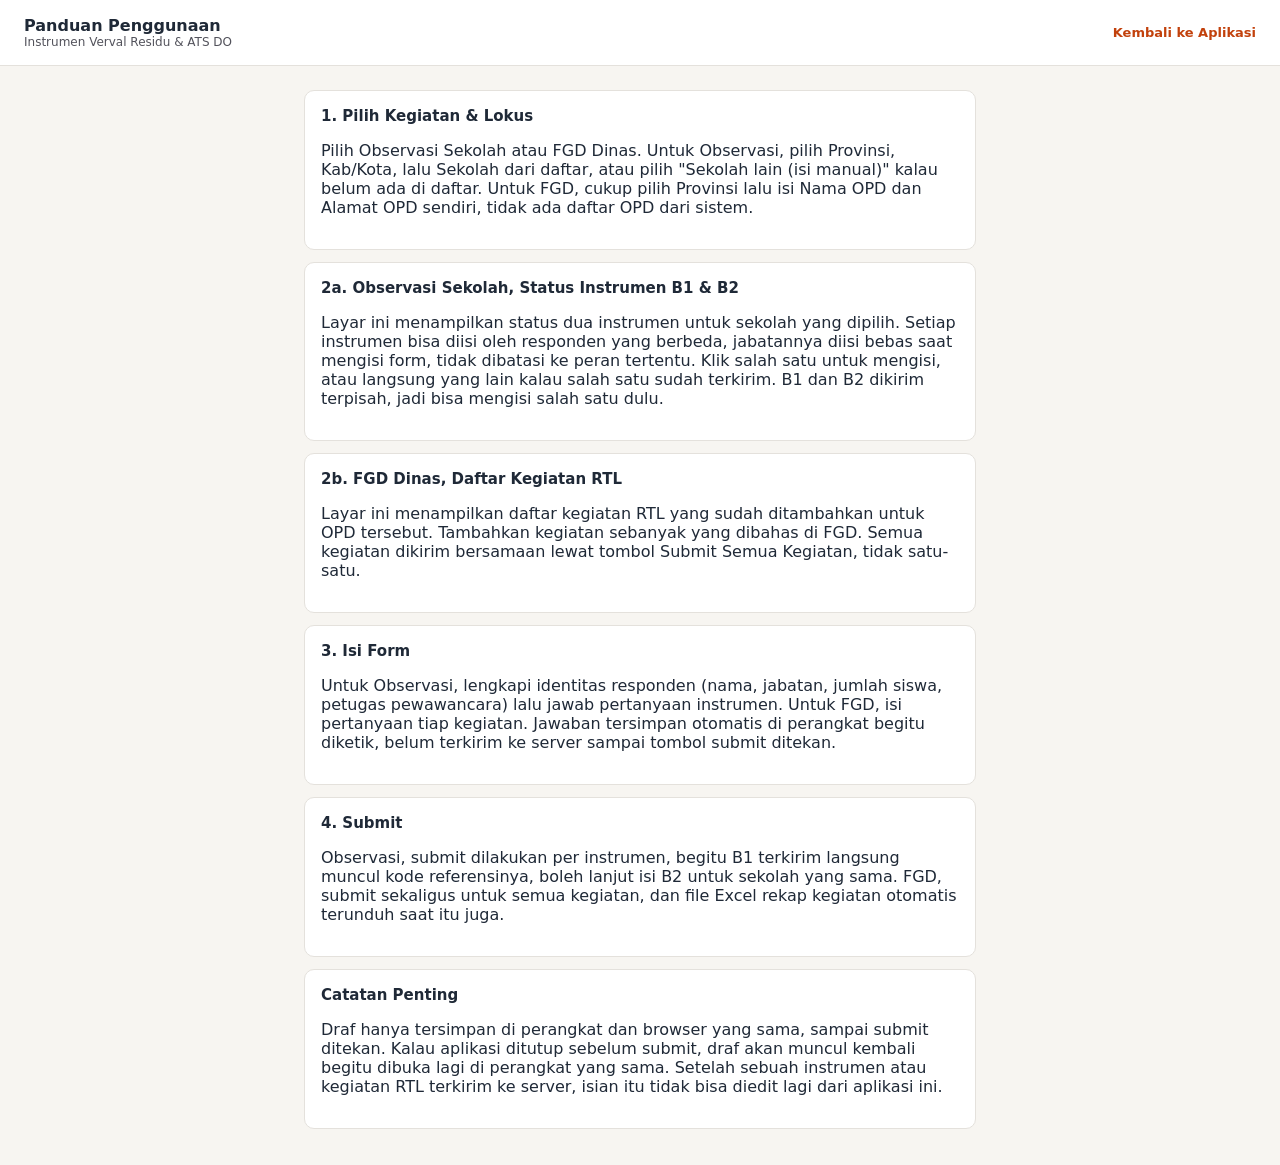
==== panduan.html @ d44881da "Add files via upload" ====
<!doctype html>
<html lang="id">
<head>
<meta charset="utf-8">
<meta name="viewport" content="width=device-width, initial-scale=1">
<title>Panduan Penggunaan</title>
<link rel="stylesheet" href="css/variables.css">
<link rel="stylesheet" href="css/base.css">
</head>
<body>
<div id="app">
  <header class="app-header">
    <div>
      <div class="app-title">Panduan Penggunaan</div>
      <div class="app-sub">Instrumen Verval Residu &amp; ATS DO</div>
    </div>
    <a class="link-panduan" href="index.html">Kembali ke Aplikasi</a>
  </header>
  <div class="screen">
    <div class="card">
      <div class="section-title">1. Pilih Kegiatan &amp; Lokus</div>
      <p>Pilih Observasi Sekolah atau FGD Dinas. Untuk Observasi, pilih Provinsi, Kab/Kota, lalu Sekolah dari daftar, atau pilih "Sekolah lain (isi manual)" kalau belum ada di daftar. Untuk FGD, cukup pilih Provinsi lalu isi Nama OPD dan Alamat OPD sendiri, tidak ada daftar OPD dari sistem.</p>
    </div>
    <div class="card">
      <div class="section-title">2a. Observasi Sekolah, Status Instrumen B1 &amp; B2</div>
      <p>Layar ini menampilkan status dua instrumen untuk sekolah yang dipilih. Setiap instrumen bisa diisi oleh responden yang berbeda, jabatannya diisi bebas saat mengisi form, tidak dibatasi ke peran tertentu. Klik salah satu untuk mengisi, atau langsung yang lain kalau salah satu sudah terkirim. B1 dan B2 dikirim terpisah, jadi bisa mengisi salah satu dulu.</p>
    </div>
    <div class="card">
      <div class="section-title">2b. FGD Dinas, Daftar Kegiatan RTL</div>
      <p>Layar ini menampilkan daftar kegiatan RTL yang sudah ditambahkan untuk OPD tersebut. Tambahkan kegiatan sebanyak yang dibahas di FGD. Semua kegiatan dikirim bersamaan lewat tombol Submit Semua Kegiatan, tidak satu-satu.</p>
    </div>
    <div class="card">
      <div class="section-title">3. Isi Form</div>
      <p>Untuk Observasi, lengkapi identitas responden (nama, jabatan, jumlah siswa, petugas pewawancara) lalu jawab pertanyaan instrumen. Untuk FGD, isi pertanyaan tiap kegiatan. Jawaban tersimpan otomatis di perangkat begitu diketik, belum terkirim ke server sampai tombol submit ditekan.</p>
    </div>
    <div class="card">
      <div class="section-title">4. Submit</div>
      <p>Observasi, submit dilakukan per instrumen, begitu B1 terkirim langsung muncul kode referensinya, boleh lanjut isi B2 untuk sekolah yang sama. FGD, submit sekaligus untuk semua kegiatan, dan file Excel rekap kegiatan otomatis terunduh saat itu juga.</p>
    </div>
    <div class="card">
      <div class="section-title">Catatan Penting</div>
      <p>Draf hanya tersimpan di perangkat dan browser yang sama, sampai submit ditekan. Kalau aplikasi ditutup sebelum submit, draf akan muncul kembali begitu dibuka lagi di perangkat yang sama. Setelah sebuah instrumen atau kegiatan RTL terkirim ke server, isian itu tidak bisa diedit lagi dari aplikasi ini.</p>
    </div>
  </div>
</div>
</body>
</html>
---- css/variables.css ----
:root {
  /* warna dasar, diturunkan dari Logo Direktorat SMA */
  --color-jingga: #C2410C;
  --color-jingga-soft: #FDE7DA;
  --color-kuning: #F5A623;
  --color-kuning-soft: #FDF0DA;
  --color-abu: #52525B;
  --color-abu-line: #E4E1DC;
  --color-putih: #FFFFFF;
  --bg-page: #F7F5F1;
  --text-dark: #1F2937;

  /* status keterisian, token terpisah dari brand */
  --status-belum-bg: #E5E7EB;
  --status-belum-text: #374151;
  --status-proses-bg: #F5A623;
  --status-proses-text: #1F2937;
  --status-selesai-bg: #166534;
  --status-selesai-text: #FFFFFF;

  /* spacing & radius dasar */
  --radius-sm: 6px;
  --radius-md: 10px;
  --radius-lg: 14px;
  --space-1: 4px;
  --space-2: 8px;
  --space-3: 12px;
  --space-4: 16px;
  --space-5: 24px;
  --space-6: 32px;
  --space-8: 48px;

  --font-base: system-ui, -apple-system, "Segoe UI", sans-serif;
}
---- css/base.css ----
* { box-sizing: border-box; }
html, body { margin: 0; padding: 0; font-family: var(--font-base); background: var(--bg-page); color: var(--text-dark); }
#app { min-height: 100vh; display: flex; flex-direction: column; }

.app-header {
  background: var(--color-putih);
  border-bottom: 1px solid var(--color-abu-line);
  padding: var(--space-4) var(--space-5);
  display: flex;
  align-items: center;
  justify-content: space-between;
}
.app-header .app-title { font-size: 16px; font-weight: 700; color: var(--text-dark); }
.app-header .app-sub { font-size: 12px; color: var(--color-abu); }
.app-header a.link-panduan { font-size: 13px; color: var(--color-jingga); text-decoration: none; font-weight: 600; }

.screen { flex: 1; padding: var(--space-5); max-width: 720px; margin: 0 auto; width: 100%; }

.section-title { font-size: 15px; font-weight: 700; margin: 0 0 var(--space-3) 0; color: var(--text-dark); }
.eyebrow { font-size: 12px; font-weight: 600; letter-spacing: .05em; text-transform: uppercase; color: var(--color-abu); }

.card {
  background: var(--color-putih);
  border: 1px solid var(--color-abu-line);
  border-radius: var(--radius-md);
  padding: var(--space-4);
  margin-bottom: var(--space-3);
}

.field { margin-bottom: var(--space-4); }
.field label { display: block; font-size: 13px; font-weight: 600; margin-bottom: var(--space-2); color: var(--text-dark); }
.field input, .field select, .field textarea {
  width: 100%; padding: var(--space-3); border: 1px solid var(--color-abu-line); border-radius: var(--radius-sm);
  font-size: 14px; font-family: var(--font-base); color: var(--text-dark); background: var(--color-putih);
}
.field textarea { min-height: 90px; resize: vertical; }

.btn { display: inline-flex; align-items: center; justify-content: center; gap: var(--space-2); padding: 12px 22px; border-radius: var(--radius-sm); font-size: 14px; font-weight: 600; cursor: pointer; border: none; }
.btn-primary { background: var(--color-jingga); color: var(--color-putih); }
.btn-primary:disabled { background: var(--color-abu-line); color: var(--color-abu); cursor: not-allowed; }
.btn-outline { background: transparent; border: 2px solid var(--color-jingga); color: var(--color-jingga); }
.btn-ghost { background: transparent; color: var(--color-abu); border: none; }
.btn-row { display: flex; gap: var(--space-3); margin-top: var(--space-5); }

.badge { display: inline-flex; align-items: center; padding: 4px 12px; border-radius: 999px; font-size: 12px; font-weight: 700; }
.badge-belum { background: var(--status-belum-bg); color: var(--status-belum-text); }
.badge-proses { background: var(--status-proses-bg); color: var(--status-proses-text); }
.badge-selesai { background: var(--status-selesai-bg); color: var(--status-selesai-text); }

.progress-wrap { margin: var(--space-4) 0; }
.progress-track { background: var(--color-abu-line); height: 8px; border-radius: 999px; overflow: hidden; }
.progress-fill { background: var(--color-jingga); height: 100%; transition: width .2s ease; }
.progress-label { font-size: 12px; color: var(--color-abu); margin-top: var(--space-2); }

.list-row { display: flex; align-items: center; justify-content: space-between; padding: var(--space-3) 0; border-bottom: 1px solid var(--color-abu-line); cursor: pointer; }
.list-row:last-child { border-bottom: none; }
.list-row .list-row-title { font-size: 14px; font-weight: 600; }
.list-row .list-row-sub { font-size: 12px; color: var(--color-abu); }

.empty-hint { font-size: 13px; color: var(--color-abu); padding: var(--space-4) 0; }
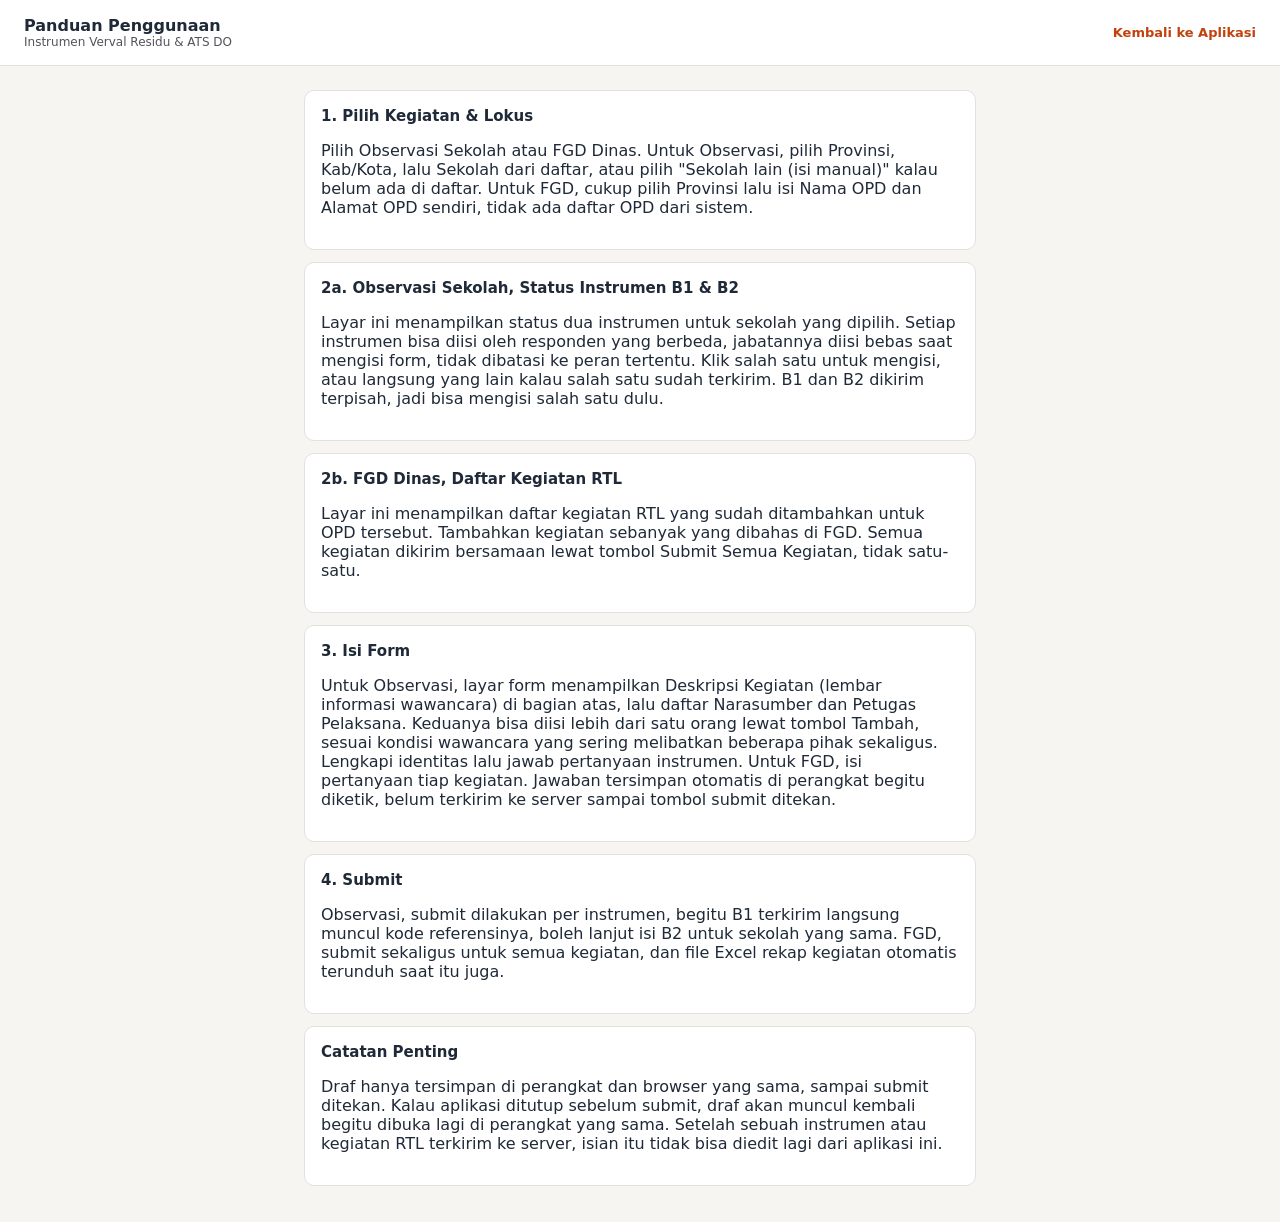
==== commit e5fa2602: "Add files via upload" ====
--- a/panduan.html
+++ b/panduan.html
@@ -31,7 +31,7 @@
     </div>
     <div class="card">
       <div class="section-title">3. Isi Form</div>
-      <p>Untuk Observasi, lengkapi identitas responden (nama, jabatan, jumlah siswa, petugas pewawancara) lalu jawab pertanyaan instrumen. Untuk FGD, isi pertanyaan tiap kegiatan. Jawaban tersimpan otomatis di perangkat begitu diketik, belum terkirim ke server sampai tombol submit ditekan.</p>
+      <p>Untuk Observasi, layar form menampilkan Deskripsi Kegiatan (lembar informasi wawancara) di bagian atas, lalu daftar Narasumber dan Petugas Pelaksana. Keduanya bisa diisi lebih dari satu orang lewat tombol Tambah, sesuai kondisi wawancara yang sering melibatkan beberapa pihak sekaligus. Lengkapi identitas lalu jawab pertanyaan instrumen. Untuk FGD, isi pertanyaan tiap kegiatan. Jawaban tersimpan otomatis di perangkat begitu diketik, belum terkirim ke server sampai tombol submit ditekan.</p>
     </div>
     <div class="card">
       <div class="section-title">4. Submit</div>
--- a/css/base.css
+++ b/css/base.css
@@ -58,3 +58,16 @@
 .list-row .list-row-sub { font-size: 12px; color: var(--color-abu); }
 
 .empty-hint { font-size: 13px; color: var(--color-abu); padding: var(--space-4) 0; }
+
+.loading-wrap { display: flex; align-items: center; gap: var(--space-3); padding: var(--space-6) 0; color: var(--color-abu); font-size: 13px; }
+.spinner { width: 18px; height: 18px; border-radius: 50%; border: 2px solid var(--color-abu-line); border-top-color: var(--color-jingga); animation: spin .7s linear infinite; flex-shrink: 0; }
+@keyframes spin { to { transform: rotate(360deg); } }
+
+.draft-banner { background: var(--color-jingga-soft); border: 1px solid var(--color-jingga); border-radius: var(--radius-md); padding: var(--space-4); margin-bottom: var(--space-4); display: flex; align-items: center; justify-content: space-between; gap: var(--space-3); flex-wrap: wrap; }
+.draft-banner .draft-banner-text { font-size: 13px; color: var(--text-dark); }
+.instrumen-info { font-size: 12px; color: var(--color-abu); margin-top: 2px; }
+
+.person-row { display: flex; gap: 8px; margin-bottom: 8px; align-items: center; }
+.person-row input { flex: 1; }
+.btn-hapus-row { background: none; border: none; color: var(--color-abu); font-size: 20px; line-height: 1; cursor: pointer; padding: 4px 8px; flex-shrink: 0; }
+.btn-hapus-row:hover { color: var(--color-jingga); }
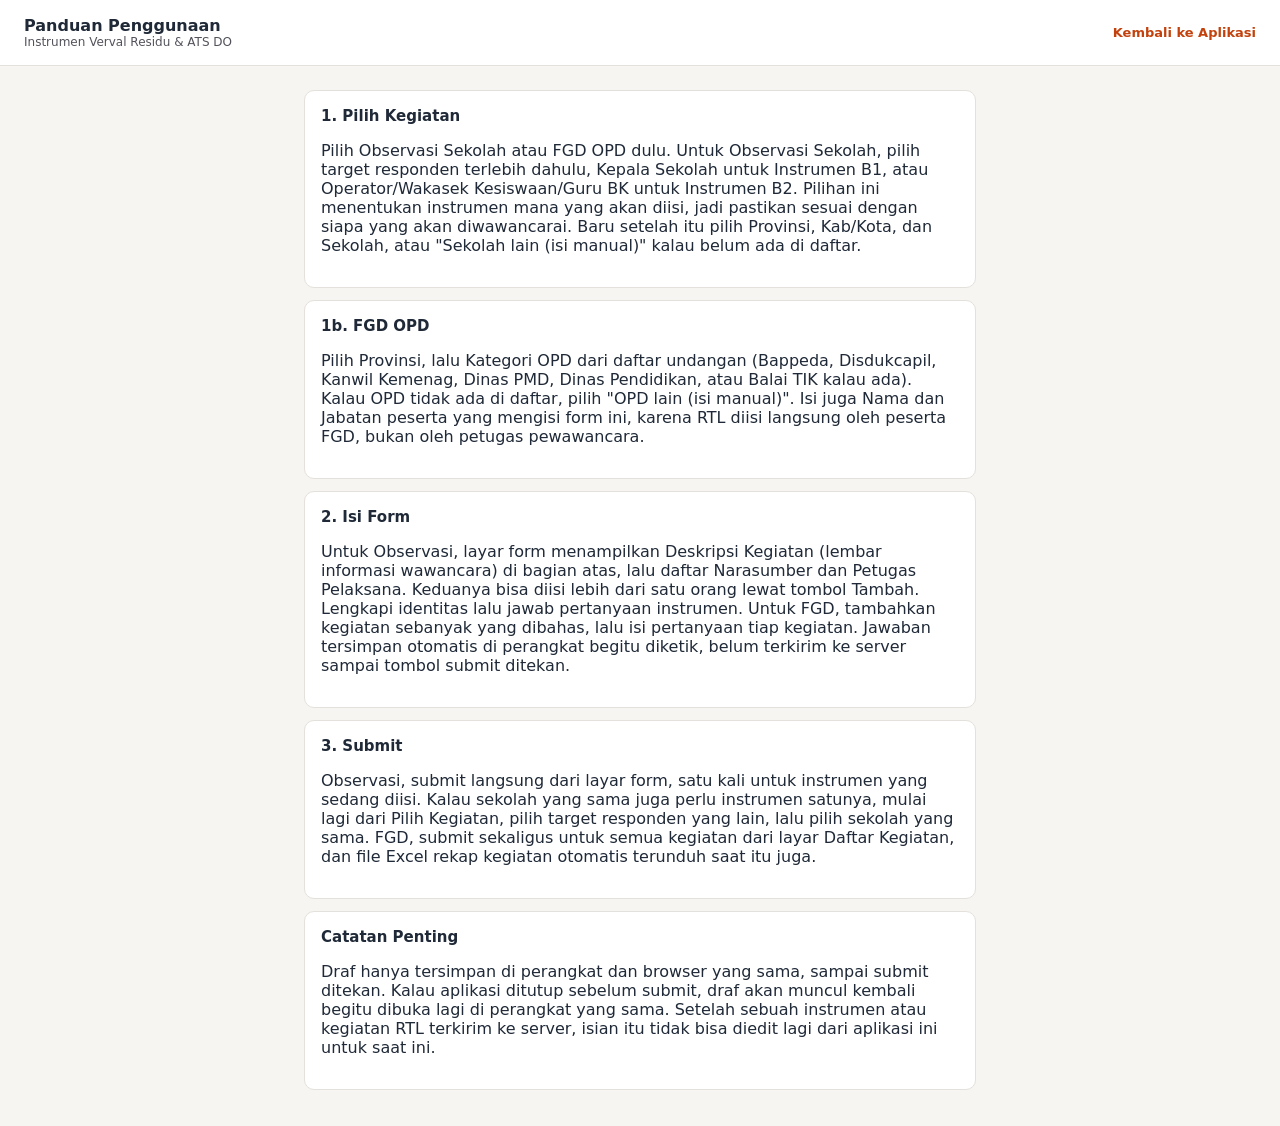
==== commit a6657bf2: "Add files via upload" ====
--- a/panduan.html
+++ b/panduan.html
@@ -18,28 +18,24 @@
   </header>
   <div class="screen">
     <div class="card">
-      <div class="section-title">1. Pilih Kegiatan &amp; Lokus</div>
-      <p>Pilih Observasi Sekolah atau FGD Dinas. Untuk Observasi, pilih Provinsi, Kab/Kota, lalu Sekolah dari daftar, atau pilih "Sekolah lain (isi manual)" kalau belum ada di daftar. Untuk FGD, cukup pilih Provinsi lalu isi Nama OPD dan Alamat OPD sendiri, tidak ada daftar OPD dari sistem.</p>
+      <div class="section-title">1. Pilih Kegiatan</div>
+      <p>Pilih Observasi Sekolah atau FGD OPD dulu. Untuk Observasi Sekolah, pilih target responden terlebih dahulu, Kepala Sekolah untuk Instrumen B1, atau Operator/Wakasek Kesiswaan/Guru BK untuk Instrumen B2. Pilihan ini menentukan instrumen mana yang akan diisi, jadi pastikan sesuai dengan siapa yang akan diwawancarai. Baru setelah itu pilih Provinsi, Kab/Kota, dan Sekolah, atau "Sekolah lain (isi manual)" kalau belum ada di daftar.</p>
     </div>
     <div class="card">
-      <div class="section-title">2a. Observasi Sekolah, Status Instrumen B1 &amp; B2</div>
-      <p>Layar ini menampilkan status dua instrumen untuk sekolah yang dipilih. Setiap instrumen bisa diisi oleh responden yang berbeda, jabatannya diisi bebas saat mengisi form, tidak dibatasi ke peran tertentu. Klik salah satu untuk mengisi, atau langsung yang lain kalau salah satu sudah terkirim. B1 dan B2 dikirim terpisah, jadi bisa mengisi salah satu dulu.</p>
+      <div class="section-title">1b. FGD OPD</div>
+      <p>Pilih Provinsi, lalu Kategori OPD dari daftar undangan (Bappeda, Disdukcapil, Kanwil Kemenag, Dinas PMD, Dinas Pendidikan, atau Balai TIK kalau ada). Kalau OPD tidak ada di daftar, pilih "OPD lain (isi manual)". Isi juga Nama dan Jabatan peserta yang mengisi form ini, karena RTL diisi langsung oleh peserta FGD, bukan oleh petugas pewawancara.</p>
     </div>
     <div class="card">
-      <div class="section-title">2b. FGD Dinas, Daftar Kegiatan RTL</div>
-      <p>Layar ini menampilkan daftar kegiatan RTL yang sudah ditambahkan untuk OPD tersebut. Tambahkan kegiatan sebanyak yang dibahas di FGD. Semua kegiatan dikirim bersamaan lewat tombol Submit Semua Kegiatan, tidak satu-satu.</p>
+      <div class="section-title">2. Isi Form</div>
+      <p>Untuk Observasi, layar form menampilkan Deskripsi Kegiatan (lembar informasi wawancara) di bagian atas, lalu daftar Narasumber dan Petugas Pelaksana. Keduanya bisa diisi lebih dari satu orang lewat tombol Tambah. Lengkapi identitas lalu jawab pertanyaan instrumen. Untuk FGD, tambahkan kegiatan sebanyak yang dibahas, lalu isi pertanyaan tiap kegiatan. Jawaban tersimpan otomatis di perangkat begitu diketik, belum terkirim ke server sampai tombol submit ditekan.</p>
     </div>
     <div class="card">
-      <div class="section-title">3. Isi Form</div>
-      <p>Untuk Observasi, layar form menampilkan Deskripsi Kegiatan (lembar informasi wawancara) di bagian atas, lalu daftar Narasumber dan Petugas Pelaksana. Keduanya bisa diisi lebih dari satu orang lewat tombol Tambah, sesuai kondisi wawancara yang sering melibatkan beberapa pihak sekaligus. Lengkapi identitas lalu jawab pertanyaan instrumen. Untuk FGD, isi pertanyaan tiap kegiatan. Jawaban tersimpan otomatis di perangkat begitu diketik, belum terkirim ke server sampai tombol submit ditekan.</p>
-    </div>
-    <div class="card">
-      <div class="section-title">4. Submit</div>
-      <p>Observasi, submit dilakukan per instrumen, begitu B1 terkirim langsung muncul kode referensinya, boleh lanjut isi B2 untuk sekolah yang sama. FGD, submit sekaligus untuk semua kegiatan, dan file Excel rekap kegiatan otomatis terunduh saat itu juga.</p>
+      <div class="section-title">3. Submit</div>
+      <p>Observasi, submit langsung dari layar form, satu kali untuk instrumen yang sedang diisi. Kalau sekolah yang sama juga perlu instrumen satunya, mulai lagi dari Pilih Kegiatan, pilih target responden yang lain, lalu pilih sekolah yang sama. FGD, submit sekaligus untuk semua kegiatan dari layar Daftar Kegiatan, dan file Excel rekap kegiatan otomatis terunduh saat itu juga.</p>
     </div>
     <div class="card">
       <div class="section-title">Catatan Penting</div>
-      <p>Draf hanya tersimpan di perangkat dan browser yang sama, sampai submit ditekan. Kalau aplikasi ditutup sebelum submit, draf akan muncul kembali begitu dibuka lagi di perangkat yang sama. Setelah sebuah instrumen atau kegiatan RTL terkirim ke server, isian itu tidak bisa diedit lagi dari aplikasi ini.</p>
+      <p>Draf hanya tersimpan di perangkat dan browser yang sama, sampai submit ditekan. Kalau aplikasi ditutup sebelum submit, draf akan muncul kembali begitu dibuka lagi di perangkat yang sama. Setelah sebuah instrumen atau kegiatan RTL terkirim ke server, isian itu tidak bisa diedit lagi dari aplikasi ini untuk saat ini.</p>
     </div>
   </div>
 </div>
--- a/css/base.css
+++ b/css/base.css
@@ -71,3 +71,10 @@
 .person-row input { flex: 1; }
 .btn-hapus-row { background: none; border: none; color: var(--color-abu); font-size: 20px; line-height: 1; cursor: pointer; padding: 4px 8px; flex-shrink: 0; }
 .btn-hapus-row:hover { color: var(--color-jingga); }
+
+.target-options { display: flex; flex-direction: column; gap: 8px; }
+.target-option { display: flex; gap: 10px; align-items: flex-start; border: 1px solid var(--color-abu-line); border-radius: var(--radius-sm); padding: 12px; cursor: pointer; }
+.target-option:has(input:checked) { border-color: var(--color-jingga); background: var(--color-jingga-soft); }
+.target-option input { margin-top: 3px; flex-shrink: 0; }
+.target-option-title { font-size: 14px; font-weight: 600; color: var(--text-dark); }
+.target-option-sub { font-size: 12px; color: var(--color-abu); margin-top: 2px; }
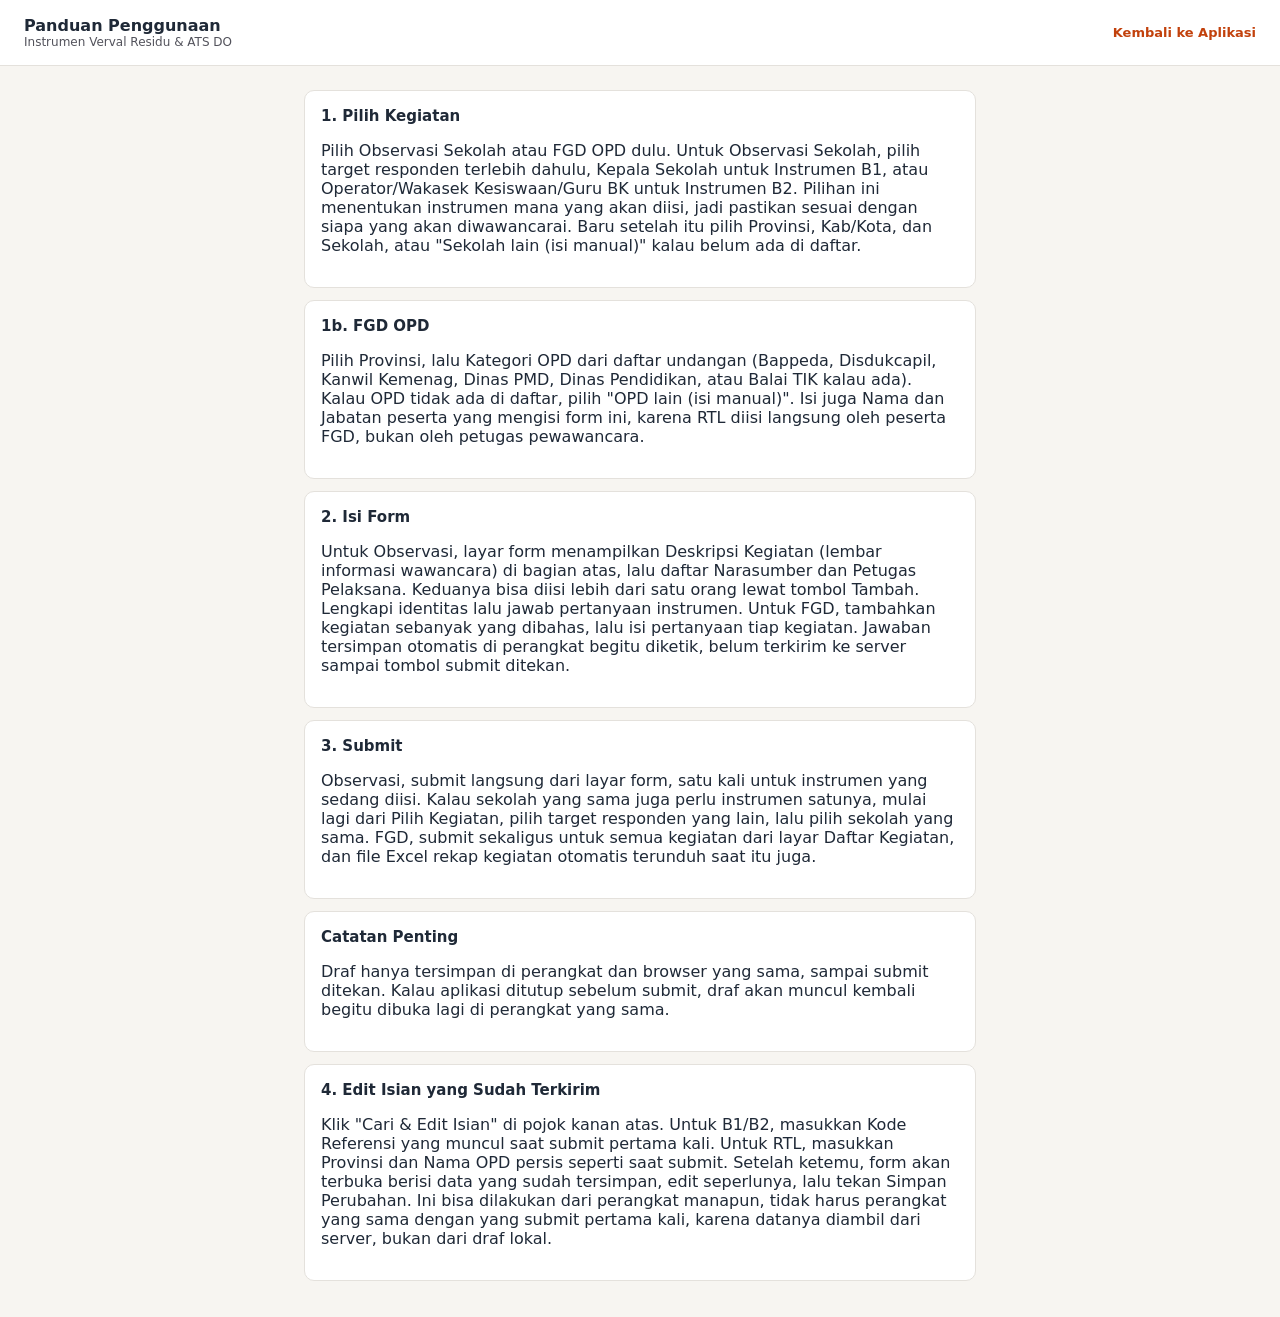
==== commit f2b786fd: "Add files via upload" ====
--- a/panduan.html
+++ b/panduan.html
@@ -35,7 +35,11 @@
     </div>
     <div class="card">
       <div class="section-title">Catatan Penting</div>
-      <p>Draf hanya tersimpan di perangkat dan browser yang sama, sampai submit ditekan. Kalau aplikasi ditutup sebelum submit, draf akan muncul kembali begitu dibuka lagi di perangkat yang sama. Setelah sebuah instrumen atau kegiatan RTL terkirim ke server, isian itu tidak bisa diedit lagi dari aplikasi ini untuk saat ini.</p>
+      <p>Draf hanya tersimpan di perangkat dan browser yang sama, sampai submit ditekan. Kalau aplikasi ditutup sebelum submit, draf akan muncul kembali begitu dibuka lagi di perangkat yang sama.</p>
+    </div>
+    <div class="card">
+      <div class="section-title">4. Edit Isian yang Sudah Terkirim</div>
+      <p>Klik "Cari &amp; Edit Isian" di pojok kanan atas. Untuk B1/B2, masukkan Kode Referensi yang muncul saat submit pertama kali. Untuk RTL, masukkan Provinsi dan Nama OPD persis seperti saat submit. Setelah ketemu, form akan terbuka berisi data yang sudah tersimpan, edit seperlunya, lalu tekan Simpan Perubahan. Ini bisa dilakukan dari perangkat manapun, tidak harus perangkat yang sama dengan yang submit pertama kali, karena datanya diambil dari server, bukan dari draf lokal.</p>
     </div>
   </div>
 </div>
--- a/css/base.css
+++ b/css/base.css
@@ -12,6 +12,7 @@
 }
 .app-header .app-title { font-size: 16px; font-weight: 700; color: var(--text-dark); }
 .app-header .app-sub { font-size: 12px; color: var(--color-abu); }
+.app-header .header-links { display: flex; gap: var(--space-4); align-items: center; }
 .app-header a.link-panduan { font-size: 13px; color: var(--color-jingga); text-decoration: none; font-weight: 600; }
 
 .screen { flex: 1; padding: var(--space-5); max-width: 720px; margin: 0 auto; width: 100%; }
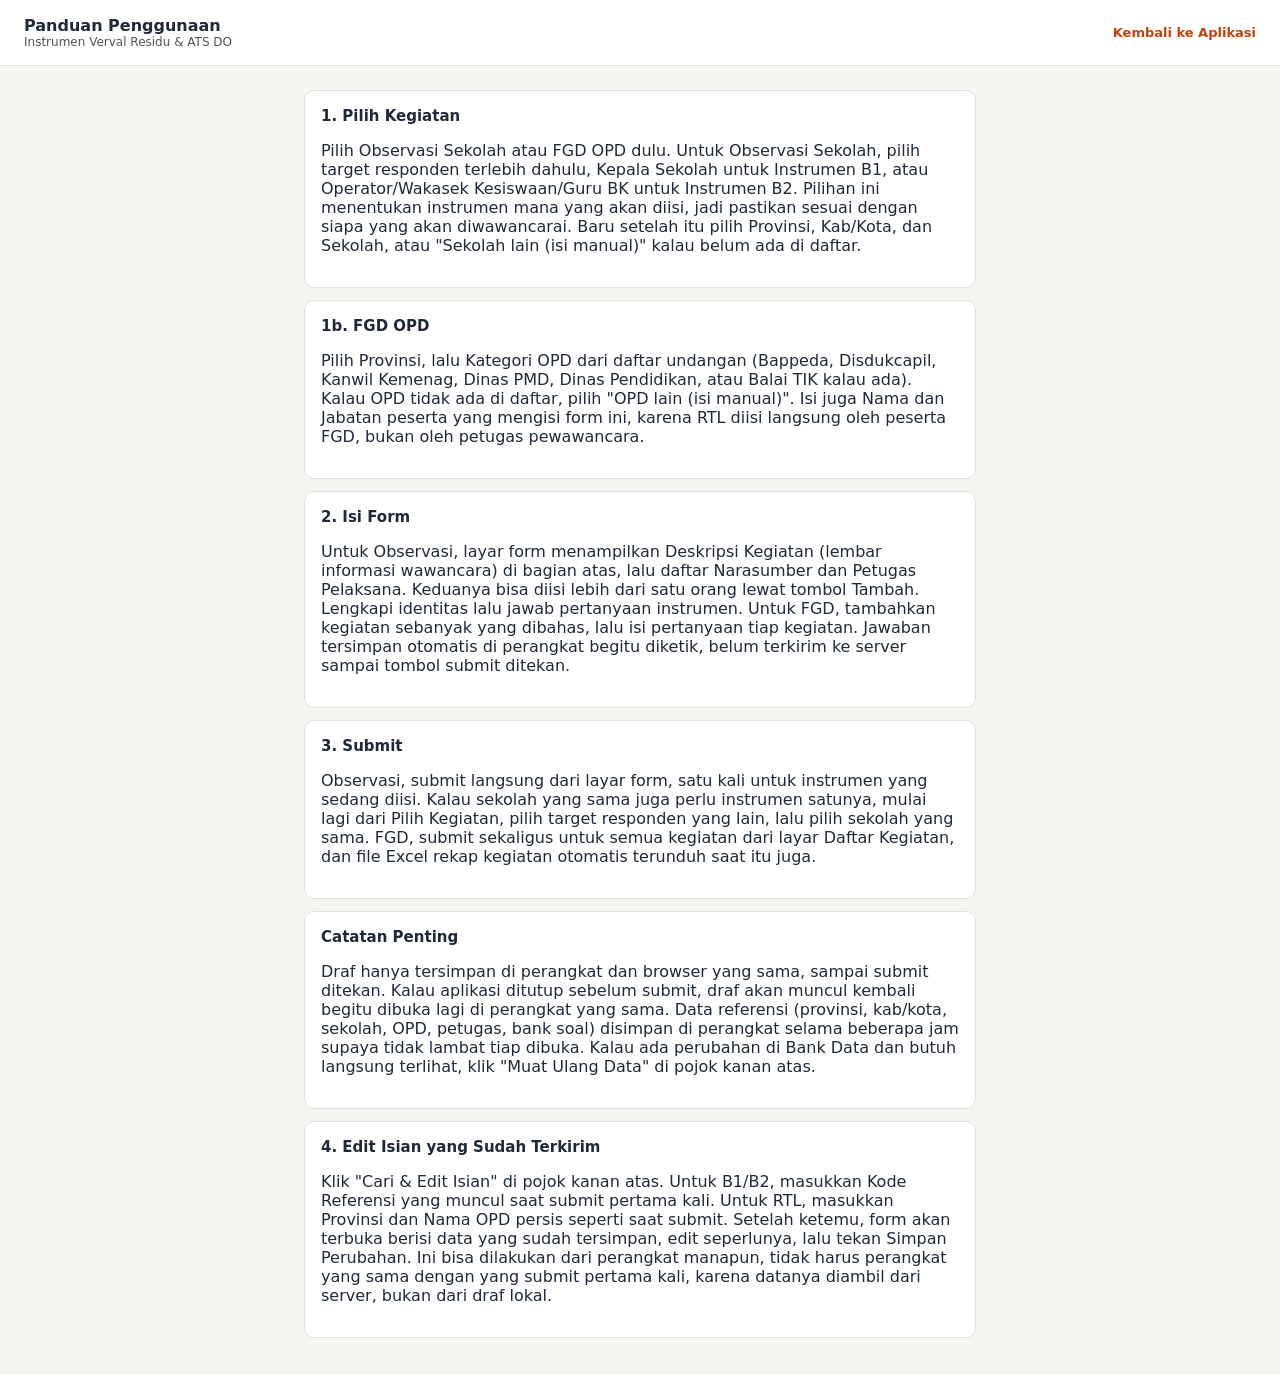
==== commit ac2a745d: "Update draft storage and data reference instructions Added information about data reference storage " ====
--- a/panduan.html
+++ b/panduan.html
@@ -35,7 +35,7 @@
     </div>
     <div class="card">
       <div class="section-title">Catatan Penting</div>
-      <p>Draf hanya tersimpan di perangkat dan browser yang sama, sampai submit ditekan. Kalau aplikasi ditutup sebelum submit, draf akan muncul kembali begitu dibuka lagi di perangkat yang sama.</p>
+      <p>Draf hanya tersimpan di perangkat dan browser yang sama, sampai submit ditekan. Kalau aplikasi ditutup sebelum submit, draf akan muncul kembali begitu dibuka lagi di perangkat yang sama. Data referensi (provinsi, kab/kota, sekolah, OPD, petugas, bank soal) disimpan di perangkat selama beberapa jam supaya tidak lambat tiap dibuka. Kalau ada perubahan di Bank Data dan butuh langsung terlihat, klik "Muat Ulang Data" di pojok kanan atas.</p>
     </div>
     <div class="card">
       <div class="section-title">4. Edit Isian yang Sudah Terkirim</div>
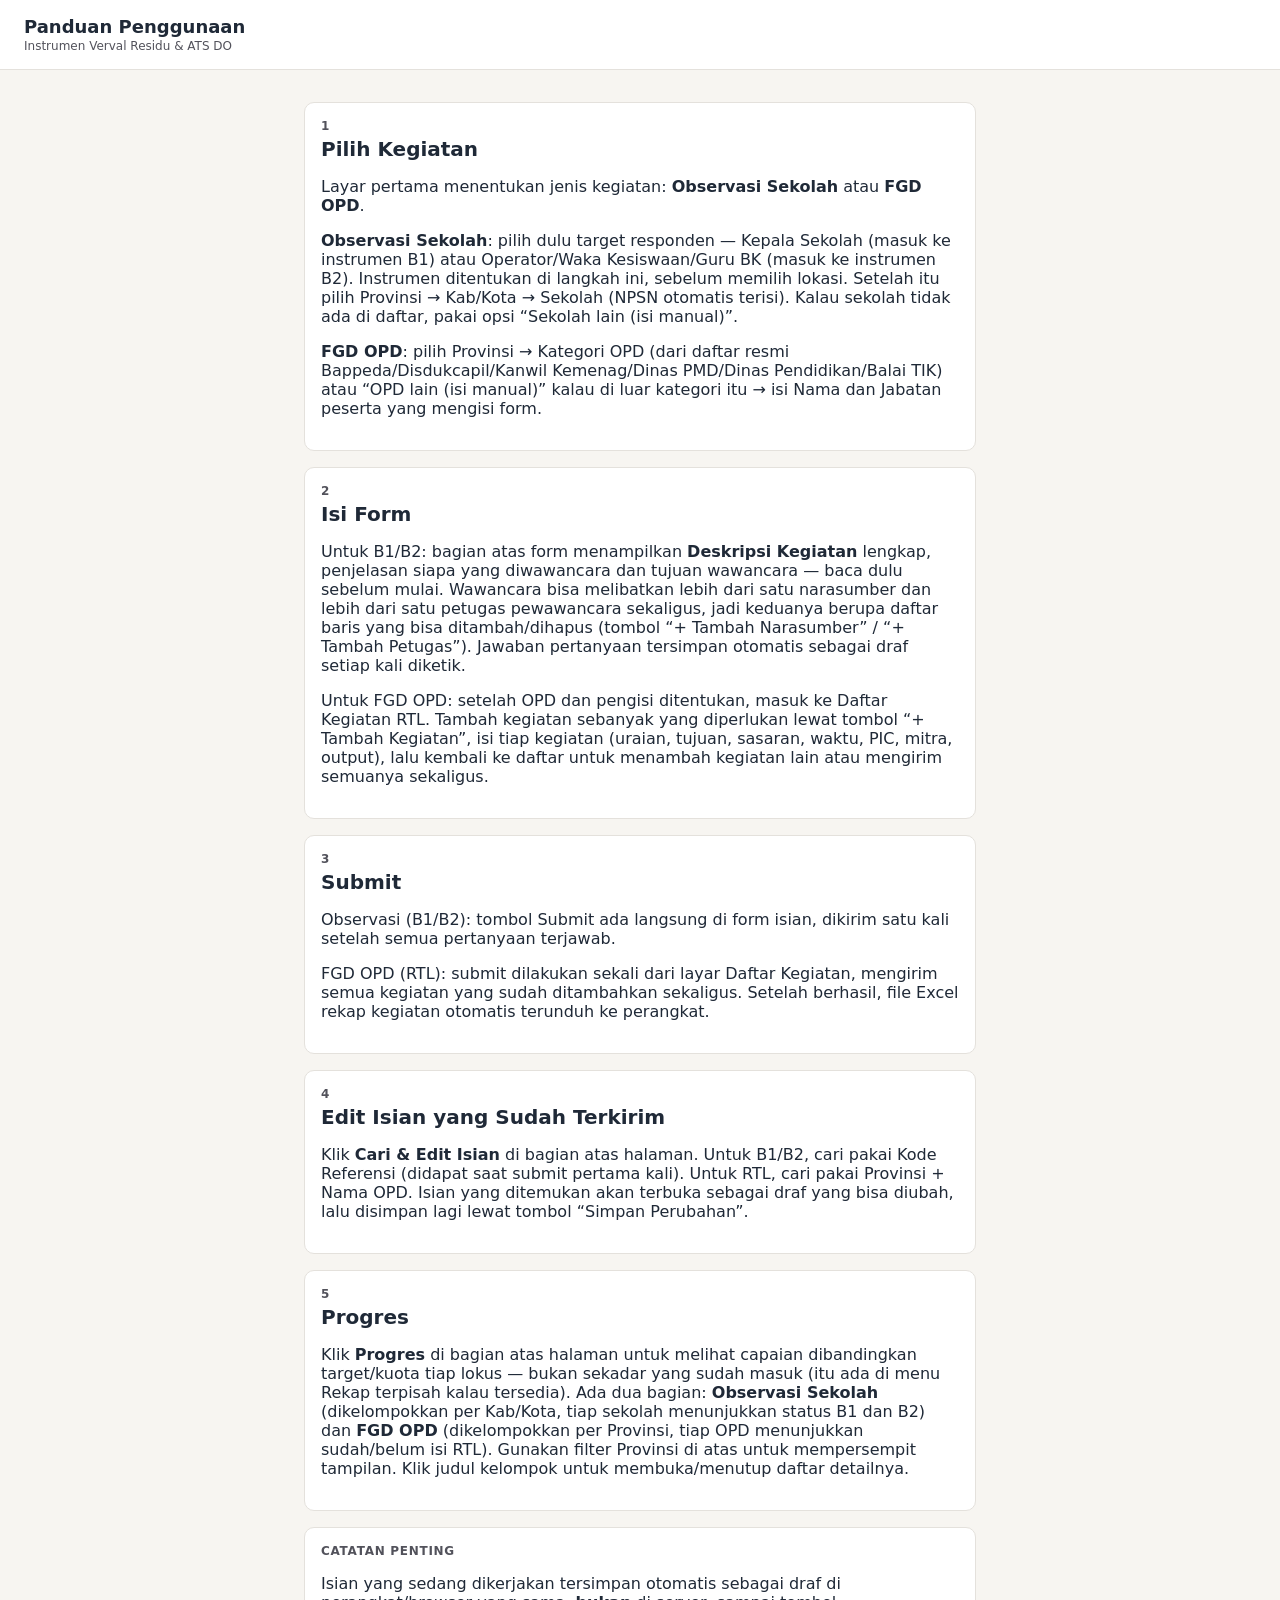
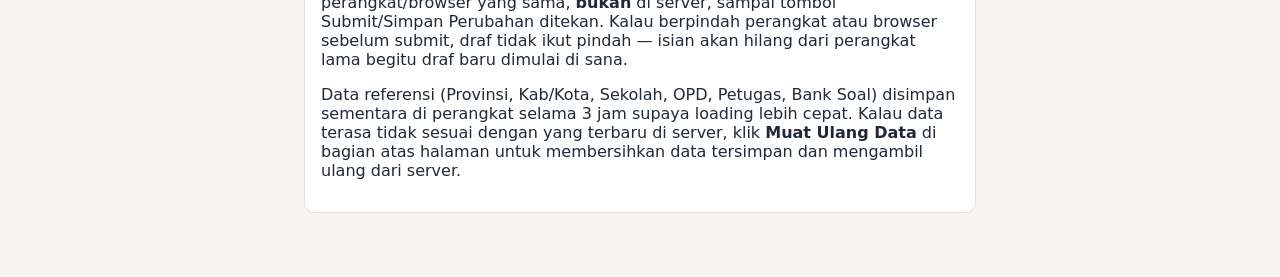
==== commit 3ec4f157: "Add files via upload" ====
--- a/panduan.html
+++ b/panduan.html
@@ -1,47 +1,62 @@
 <!doctype html>
 <html lang="id">
 <head>
-<meta charset="utf-8">
-<meta name="viewport" content="width=device-width, initial-scale=1">
-<title>Panduan Penggunaan</title>
-<link rel="stylesheet" href="css/variables.css">
-<link rel="stylesheet" href="css/base.css">
+  <meta charset="utf-8">
+  <meta name="viewport" content="width=device-width, initial-scale=1">
+  <title>Panduan Penggunaan — Verval Residu & ATS DO</title>
+  <link rel="stylesheet" href="css/variables.css">
+  <link rel="stylesheet" href="css/base.css">
 </head>
 <body>
-<div id="app">
   <header class="app-header">
     <div>
-      <div class="app-title">Panduan Penggunaan</div>
-      <div class="app-sub">Instrumen Verval Residu &amp; ATS DO</div>
+      <h1>Panduan Penggunaan</h1>
+      <div class="subtitle">Instrumen Verval Residu &amp; ATS DO</div>
     </div>
-    <a class="link-panduan" href="index.html">Kembali ke Aplikasi</a>
   </header>
+
   <div class="screen">
+
     <div class="card">
-      <div class="section-title">1. Pilih Kegiatan</div>
-      <p>Pilih Observasi Sekolah atau FGD OPD dulu. Untuk Observasi Sekolah, pilih target responden terlebih dahulu, Kepala Sekolah untuk Instrumen B1, atau Operator/Wakasek Kesiswaan/Guru BK untuk Instrumen B2. Pilihan ini menentukan instrumen mana yang akan diisi, jadi pastikan sesuai dengan siapa yang akan diwawancarai. Baru setelah itu pilih Provinsi, Kab/Kota, dan Sekolah, atau "Sekolah lain (isi manual)" kalau belum ada di daftar.</p>
+      <div class="eyebrow">1</div>
+      <div class="section-title">Pilih Kegiatan</div>
+      <p>Layar pertama menentukan jenis kegiatan: <strong>Observasi Sekolah</strong> atau <strong>FGD OPD</strong>.</p>
+      <p><strong>Observasi Sekolah</strong>: pilih dulu target responden &mdash; Kepala Sekolah (masuk ke instrumen B1) atau Operator/Waka Kesiswaan/Guru BK (masuk ke instrumen B2). Instrumen ditentukan di langkah ini, sebelum memilih lokasi. Setelah itu pilih Provinsi &rarr; Kab/Kota &rarr; Sekolah (NPSN otomatis terisi). Kalau sekolah tidak ada di daftar, pakai opsi &ldquo;Sekolah lain (isi manual)&rdquo;.</p>
+      <p><strong>FGD OPD</strong>: pilih Provinsi &rarr; Kategori OPD (dari daftar resmi Bappeda/Disdukcapil/Kanwil Kemenag/Dinas PMD/Dinas Pendidikan/Balai TIK) atau &ldquo;OPD lain (isi manual)&rdquo; kalau di luar kategori itu &rarr; isi Nama dan Jabatan peserta yang mengisi form.</p>
     </div>
+
     <div class="card">
-      <div class="section-title">1b. FGD OPD</div>
-      <p>Pilih Provinsi, lalu Kategori OPD dari daftar undangan (Bappeda, Disdukcapil, Kanwil Kemenag, Dinas PMD, Dinas Pendidikan, atau Balai TIK kalau ada). Kalau OPD tidak ada di daftar, pilih "OPD lain (isi manual)". Isi juga Nama dan Jabatan peserta yang mengisi form ini, karena RTL diisi langsung oleh peserta FGD, bukan oleh petugas pewawancara.</p>
+      <div class="eyebrow">2</div>
+      <div class="section-title">Isi Form</div>
+      <p>Untuk B1/B2: bagian atas form menampilkan <strong>Deskripsi Kegiatan</strong> lengkap, penjelasan siapa yang diwawancara dan tujuan wawancara &mdash; baca dulu sebelum mulai. Wawancara bisa melibatkan lebih dari satu narasumber dan lebih dari satu petugas pewawancara sekaligus, jadi keduanya berupa daftar baris yang bisa ditambah/dihapus (tombol &ldquo;+ Tambah Narasumber&rdquo; / &ldquo;+ Tambah Petugas&rdquo;). Jawaban pertanyaan tersimpan otomatis sebagai draf setiap kali diketik.</p>
+      <p>Untuk FGD OPD: setelah OPD dan pengisi ditentukan, masuk ke Daftar Kegiatan RTL. Tambah kegiatan sebanyak yang diperlukan lewat tombol &ldquo;+ Tambah Kegiatan&rdquo;, isi tiap kegiatan (uraian, tujuan, sasaran, waktu, PIC, mitra, output), lalu kembali ke daftar untuk menambah kegiatan lain atau mengirim semuanya sekaligus.</p>
     </div>
+
     <div class="card">
-      <div class="section-title">2. Isi Form</div>
-      <p>Untuk Observasi, layar form menampilkan Deskripsi Kegiatan (lembar informasi wawancara) di bagian atas, lalu daftar Narasumber dan Petugas Pelaksana. Keduanya bisa diisi lebih dari satu orang lewat tombol Tambah. Lengkapi identitas lalu jawab pertanyaan instrumen. Untuk FGD, tambahkan kegiatan sebanyak yang dibahas, lalu isi pertanyaan tiap kegiatan. Jawaban tersimpan otomatis di perangkat begitu diketik, belum terkirim ke server sampai tombol submit ditekan.</p>
+      <div class="eyebrow">3</div>
+      <div class="section-title">Submit</div>
+      <p>Observasi (B1/B2): tombol Submit ada langsung di form isian, dikirim satu kali setelah semua pertanyaan terjawab.</p>
+      <p>FGD OPD (RTL): submit dilakukan sekali dari layar Daftar Kegiatan, mengirim semua kegiatan yang sudah ditambahkan sekaligus. Setelah berhasil, file Excel rekap kegiatan otomatis terunduh ke perangkat.</p>
     </div>
+
     <div class="card">
-      <div class="section-title">3. Submit</div>
-      <p>Observasi, submit langsung dari layar form, satu kali untuk instrumen yang sedang diisi. Kalau sekolah yang sama juga perlu instrumen satunya, mulai lagi dari Pilih Kegiatan, pilih target responden yang lain, lalu pilih sekolah yang sama. FGD, submit sekaligus untuk semua kegiatan dari layar Daftar Kegiatan, dan file Excel rekap kegiatan otomatis terunduh saat itu juga.</p>
+      <div class="eyebrow">4</div>
+      <div class="section-title">Edit Isian yang Sudah Terkirim</div>
+      <p>Klik <strong>Cari &amp; Edit Isian</strong> di bagian atas halaman. Untuk B1/B2, cari pakai Kode Referensi (didapat saat submit pertama kali). Untuk RTL, cari pakai Provinsi + Nama OPD. Isian yang ditemukan akan terbuka sebagai draf yang bisa diubah, lalu disimpan lagi lewat tombol &ldquo;Simpan Perubahan&rdquo;.</p>
     </div>
+
     <div class="card">
-      <div class="section-title">Catatan Penting</div>
-      <p>Draf hanya tersimpan di perangkat dan browser yang sama, sampai submit ditekan. Kalau aplikasi ditutup sebelum submit, draf akan muncul kembali begitu dibuka lagi di perangkat yang sama. Data referensi (provinsi, kab/kota, sekolah, OPD, petugas, bank soal) disimpan di perangkat selama beberapa jam supaya tidak lambat tiap dibuka. Kalau ada perubahan di Bank Data dan butuh langsung terlihat, klik "Muat Ulang Data" di pojok kanan atas.</p>
+      <div class="eyebrow">5</div>
+      <div class="section-title">Progres</div>
+      <p>Klik <strong>Progres</strong> di bagian atas halaman untuk melihat capaian dibandingkan target/kuota tiap lokus &mdash; bukan sekadar yang sudah masuk (itu ada di menu Rekap terpisah kalau tersedia). Ada dua bagian: <strong>Observasi Sekolah</strong> (dikelompokkan per Kab/Kota, tiap sekolah menunjukkan status B1 dan B2) dan <strong>FGD OPD</strong> (dikelompokkan per Provinsi, tiap OPD menunjukkan sudah/belum isi RTL). Gunakan filter Provinsi di atas untuk mempersempit tampilan. Klik judul kelompok untuk membuka/menutup daftar detailnya.</p>
     </div>
+
     <div class="card">
-      <div class="section-title">4. Edit Isian yang Sudah Terkirim</div>
-      <p>Klik "Cari &amp; Edit Isian" di pojok kanan atas. Untuk B1/B2, masukkan Kode Referensi yang muncul saat submit pertama kali. Untuk RTL, masukkan Provinsi dan Nama OPD persis seperti saat submit. Setelah ketemu, form akan terbuka berisi data yang sudah tersimpan, edit seperlunya, lalu tekan Simpan Perubahan. Ini bisa dilakukan dari perangkat manapun, tidak harus perangkat yang sama dengan yang submit pertama kali, karena datanya diambil dari server, bukan dari draf lokal.</p>
+      <div class="eyebrow">Catatan Penting</div>
+      <p>Isian yang sedang dikerjakan tersimpan otomatis sebagai draf di perangkat/browser yang sama, <strong>bukan</strong> di server, sampai tombol Submit/Simpan Perubahan ditekan. Kalau berpindah perangkat atau browser sebelum submit, draf tidak ikut pindah &mdash; isian akan hilang dari perangkat lama begitu draf baru dimulai di sana.</p>
+      <p>Data referensi (Provinsi, Kab/Kota, Sekolah, OPD, Petugas, Bank Soal) disimpan sementara di perangkat selama 3 jam supaya loading lebih cepat. Kalau data terasa tidak sesuai dengan yang terbaru di server, klik <strong>Muat Ulang Data</strong> di bagian atas halaman untuk membersihkan data tersimpan dan mengambil ulang dari server.</p>
     </div>
+
   </div>
-</div>
 </body>
 </html>
--- a/css/variables.css
+++ b/css/variables.css
@@ -1,5 +1,4 @@
 :root {
-  /* warna dasar, diturunkan dari Logo Direktorat SMA */
   --color-jingga: #C2410C;
   --color-jingga-soft: #FDE7DA;
   --color-kuning: #F5A623;
@@ -10,7 +9,6 @@
   --bg-page: #F7F5F1;
   --text-dark: #1F2937;
 
-  /* status keterisian, token terpisah dari brand */
   --status-belum-bg: #E5E7EB;
   --status-belum-text: #374151;
   --status-proses-bg: #F5A623;
@@ -18,10 +16,10 @@
   --status-selesai-bg: #166534;
   --status-selesai-text: #FFFFFF;
 
-  /* spacing & radius dasar */
   --radius-sm: 6px;
   --radius-md: 10px;
   --radius-lg: 14px;
+
   --space-1: 4px;
   --space-2: 8px;
   --space-3: 12px;
--- a/css/base.css
+++ b/css/base.css
@@ -1,81 +1,468 @@
 * { box-sizing: border-box; }
-html, body { margin: 0; padding: 0; font-family: var(--font-base); background: var(--bg-page); color: var(--text-dark); }
-#app { min-height: 100vh; display: flex; flex-direction: column; }
+
+html, body {
+  margin: 0;
+  padding: 0;
+  font-family: var(--font-base);
+  background: var(--bg-page);
+  color: var(--text-dark);
+}
+
+#app { min-height: 100vh; }
+
+/* ---------- Header ---------- */
 
 .app-header {
   background: var(--color-putih);
   border-bottom: 1px solid var(--color-abu-line);
   padding: var(--space-4) var(--space-5);
   display: flex;
+  flex-wrap: wrap;
   align-items: center;
   justify-content: space-between;
-}
-.app-header .app-title { font-size: 16px; font-weight: 700; color: var(--text-dark); }
-.app-header .app-sub { font-size: 12px; color: var(--color-abu); }
-.app-header .header-links { display: flex; gap: var(--space-4); align-items: center; }
-.app-header a.link-panduan { font-size: 13px; color: var(--color-jingga); text-decoration: none; font-weight: 600; }
-
-.screen { flex: 1; padding: var(--space-5); max-width: 720px; margin: 0 auto; width: 100%; }
-
-.section-title { font-size: 15px; font-weight: 700; margin: 0 0 var(--space-3) 0; color: var(--text-dark); }
-.eyebrow { font-size: 12px; font-weight: 600; letter-spacing: .05em; text-transform: uppercase; color: var(--color-abu); }
+  gap: var(--space-3);
+}
+
+.app-header h1 {
+  font-size: 18px;
+  margin: 0;
+  color: var(--text-dark);
+}
+
+.app-header .subtitle {
+  font-size: 12px;
+  color: var(--color-abu);
+  margin-top: 2px;
+}
+
+.header-links {
+  display: flex;
+  gap: var(--space-4);
+  align-items: center;
+  flex-wrap: wrap;
+}
+
+.header-links a {
+  font-size: 13px;
+  font-weight: 600;
+  color: var(--color-jingga);
+  text-decoration: none;
+  cursor: pointer;
+}
+
+.header-links a:hover { text-decoration: underline; }
+
+/* ---------- Layout ---------- */
+
+.screen {
+  max-width: 720px;
+  margin: 0 auto;
+  padding: var(--space-6) var(--space-5) var(--space-8);
+}
+
+.eyebrow {
+  font-size: 12px;
+  font-weight: 600;
+  letter-spacing: 0.06em;
+  text-transform: uppercase;
+  color: var(--color-abu);
+  margin: 0 0 var(--space-1) 0;
+}
+
+.section-title {
+  font-size: 20px;
+  font-weight: 700;
+  color: var(--text-dark);
+  margin: 0 0 var(--space-4) 0;
+}
+
+/* ---------- Card ---------- */
 
 .card {
   background: var(--color-putih);
   border: 1px solid var(--color-abu-line);
   border-radius: var(--radius-md);
   padding: var(--space-4);
-  margin-bottom: var(--space-3);
-}
+  margin-bottom: var(--space-4);
+}
+
+/* ---------- Fields ---------- */
 
 .field { margin-bottom: var(--space-4); }
-.field label { display: block; font-size: 13px; font-weight: 600; margin-bottom: var(--space-2); color: var(--text-dark); }
-.field input, .field select, .field textarea {
-  width: 100%; padding: var(--space-3); border: 1px solid var(--color-abu-line); border-radius: var(--radius-sm);
-  font-size: 14px; font-family: var(--font-base); color: var(--text-dark); background: var(--color-putih);
-}
-.field textarea { min-height: 90px; resize: vertical; }
-
-.btn { display: inline-flex; align-items: center; justify-content: center; gap: var(--space-2); padding: 12px 22px; border-radius: var(--radius-sm); font-size: 14px; font-weight: 600; cursor: pointer; border: none; }
-.btn-primary { background: var(--color-jingga); color: var(--color-putih); }
-.btn-primary:disabled { background: var(--color-abu-line); color: var(--color-abu); cursor: not-allowed; }
-.btn-outline { background: transparent; border: 2px solid var(--color-jingga); color: var(--color-jingga); }
-.btn-ghost { background: transparent; color: var(--color-abu); border: none; }
-.btn-row { display: flex; gap: var(--space-3); margin-top: var(--space-5); }
-
-.badge { display: inline-flex; align-items: center; padding: 4px 12px; border-radius: 999px; font-size: 12px; font-weight: 700; }
+
+.field label {
+  display: block;
+  font-size: 13px;
+  font-weight: 600;
+  color: var(--text-dark);
+  margin-bottom: var(--space-2);
+}
+
+.field .hint {
+  font-size: 12px;
+  color: var(--color-abu);
+  margin-top: var(--space-1);
+}
+
+.field input[type="text"],
+.field input[type="number"],
+.field select,
+.field textarea {
+  width: 100%;
+  padding: 10px 12px;
+  border: 1px solid var(--color-abu-line);
+  border-radius: var(--radius-sm);
+  font-size: 14px;
+  font-family: var(--font-base);
+  background: var(--color-putih);
+  color: var(--text-dark);
+}
+
+.field textarea {
+  min-height: 96px;
+  resize: vertical;
+}
+
+.field input:focus,
+.field select:focus,
+.field textarea:focus {
+  outline: 2px solid var(--color-jingga);
+  outline-offset: 1px;
+}
+
+/* ---------- Buttons ---------- */
+
+.btn {
+  padding: 12px 22px;
+  border-radius: var(--radius-sm);
+  border: none;
+  font-size: 14px;
+  font-weight: 600;
+  cursor: pointer;
+  font-family: var(--font-base);
+}
+
+.btn-primary {
+  background: var(--color-jingga);
+  color: var(--color-putih);
+}
+.btn-primary:hover { opacity: 0.92; }
+.btn-primary:disabled { opacity: 0.5; cursor: not-allowed; }
+
+.btn-outline {
+  background: transparent;
+  border: 2px solid var(--color-jingga);
+  color: var(--color-jingga);
+  padding: 10px 20px;
+}
+
+.btn-ghost {
+  background: transparent;
+  border: none;
+  color: var(--color-abu);
+  padding: 8px 4px;
+  text-decoration: underline;
+}
+
+.btn-row {
+  display: flex;
+  gap: var(--space-3);
+  margin-top: var(--space-5);
+  flex-wrap: wrap;
+}
+
+/* ---------- Badges ---------- */
+
+.badge {
+  display: inline-flex;
+  align-items: center;
+  padding: 4px 12px;
+  border-radius: 999px;
+  font-size: 12px;
+  font-weight: 600;
+}
+
 .badge-belum { background: var(--status-belum-bg); color: var(--status-belum-text); }
 .badge-proses { background: var(--status-proses-bg); color: var(--status-proses-text); }
 .badge-selesai { background: var(--status-selesai-bg); color: var(--status-selesai-text); }
 
-.progress-wrap { margin: var(--space-4) 0; }
-.progress-track { background: var(--color-abu-line); height: 8px; border-radius: 999px; overflow: hidden; }
-.progress-fill { background: var(--color-jingga); height: 100%; transition: width .2s ease; }
-.progress-label { font-size: 12px; color: var(--color-abu); margin-top: var(--space-2); }
-
-.list-row { display: flex; align-items: center; justify-content: space-between; padding: var(--space-3) 0; border-bottom: 1px solid var(--color-abu-line); cursor: pointer; }
+/* ---------- Progress bar (jawaban per form) ---------- */
+
+.progress-wrap { margin-bottom: var(--space-5); }
+
+.progress-track {
+  width: 100%;
+  height: 8px;
+  background: var(--status-belum-bg);
+  border-radius: 999px;
+  overflow: hidden;
+}
+
+.progress-fill {
+  height: 100%;
+  background: var(--color-jingga);
+  border-radius: 999px;
+  transition: width 0.2s ease;
+}
+
+.progress-label {
+  font-size: 12px;
+  color: var(--color-abu);
+  margin-top: var(--space-2);
+}
+
+/* ---------- List rows ---------- */
+
+.list-row {
+  display: flex;
+  align-items: center;
+  justify-content: space-between;
+  gap: var(--space-3);
+  padding: var(--space-3) 0;
+  border-bottom: 1px solid var(--color-abu-line);
+  cursor: pointer;
+}
 .list-row:last-child { border-bottom: none; }
-.list-row .list-row-title { font-size: 14px; font-weight: 600; }
-.list-row .list-row-sub { font-size: 12px; color: var(--color-abu); }
-
-.empty-hint { font-size: 13px; color: var(--color-abu); padding: var(--space-4) 0; }
-
-.loading-wrap { display: flex; align-items: center; gap: var(--space-3); padding: var(--space-6) 0; color: var(--color-abu); font-size: 13px; }
-.spinner { width: 18px; height: 18px; border-radius: 50%; border: 2px solid var(--color-abu-line); border-top-color: var(--color-jingga); animation: spin .7s linear infinite; flex-shrink: 0; }
-@keyframes spin { to { transform: rotate(360deg); } }
-
-.draft-banner { background: var(--color-jingga-soft); border: 1px solid var(--color-jingga); border-radius: var(--radius-md); padding: var(--space-4); margin-bottom: var(--space-4); display: flex; align-items: center; justify-content: space-between; gap: var(--space-3); flex-wrap: wrap; }
-.draft-banner .draft-banner-text { font-size: 13px; color: var(--text-dark); }
-.instrumen-info { font-size: 12px; color: var(--color-abu); margin-top: 2px; }
-
-.person-row { display: flex; gap: 8px; margin-bottom: 8px; align-items: center; }
-.person-row input { flex: 1; }
-.btn-hapus-row { background: none; border: none; color: var(--color-abu); font-size: 20px; line-height: 1; cursor: pointer; padding: 4px 8px; flex-shrink: 0; }
-.btn-hapus-row:hover { color: var(--color-jingga); }
-
-.target-options { display: flex; flex-direction: column; gap: 8px; }
-.target-option { display: flex; gap: 10px; align-items: flex-start; border: 1px solid var(--color-abu-line); border-radius: var(--radius-sm); padding: 12px; cursor: pointer; }
-.target-option:has(input:checked) { border-color: var(--color-jingga); background: var(--color-jingga-soft); }
-.target-option input { margin-top: 3px; flex-shrink: 0; }
-.target-option-title { font-size: 14px; font-weight: 600; color: var(--text-dark); }
-.target-option-sub { font-size: 12px; color: var(--color-abu); margin-top: 2px; }
+.list-row:hover { background: var(--bg-page); }
+
+.list-row-static {
+  display: flex;
+  align-items: center;
+  justify-content: space-between;
+  gap: var(--space-3);
+  padding: var(--space-3) 0;
+  border-bottom: 1px solid var(--color-abu-line);
+}
+.list-row-static:last-child { border-bottom: none; }
+
+.empty-hint {
+  font-size: 13px;
+  color: var(--color-abu);
+  padding: var(--space-4) 0;
+  text-align: center;
+}
+
+/* ---------- Loading ---------- */
+
+.loading-wrap {
+  display: flex;
+  align-items: center;
+  gap: var(--space-3);
+  padding: var(--space-5) 0;
+  color: var(--color-abu);
+  font-size: 13px;
+}
+
+.spinner {
+  width: 18px;
+  height: 18px;
+  border: 3px solid var(--color-abu-line);
+  border-top-color: var(--color-jingga);
+  border-radius: 50%;
+  animation: spin 0.8s linear infinite;
+}
+
+@keyframes spin {
+  to { transform: rotate(360deg); }
+}
+
+/* ---------- Draft banner ---------- */
+
+.draft-banner {
+  background: var(--color-jingga-soft);
+  border: 1px solid var(--color-jingga);
+  border-radius: var(--radius-md);
+  padding: var(--space-4);
+  margin-bottom: var(--space-5);
+  display: flex;
+  align-items: center;
+  justify-content: space-between;
+  gap: var(--space-3);
+  flex-wrap: wrap;
+}
+
+/* ---------- Instrumen info (deskripsi kegiatan) ---------- */
+
+.instrumen-info {
+  background: var(--bg-page);
+  border: 1px solid var(--color-abu-line);
+  border-radius: var(--radius-md);
+  padding: var(--space-4);
+  margin-bottom: var(--space-5);
+  font-size: 13px;
+  line-height: 1.6;
+  color: var(--text-dark);
+}
+
+.instrumen-info p { margin: 0 0 var(--space-3) 0; }
+.instrumen-info p:last-child { margin-bottom: 0; }
+
+/* ---------- Person rows (narasumber/petugas) ---------- */
+
+.person-row {
+  display: flex;
+  gap: var(--space-3);
+  align-items: flex-start;
+  margin-bottom: var(--space-3);
+}
+
+.person-row .field { flex: 1; margin-bottom: 0; }
+
+.btn-hapus-row {
+  background: transparent;
+  border: 1px solid var(--color-abu-line);
+  color: var(--color-abu);
+  border-radius: var(--radius-sm);
+  padding: 10px 12px;
+  cursor: pointer;
+  font-size: 13px;
+  margin-top: 22px;
+}
+.btn-hapus-row:hover { border-color: var(--color-jingga); color: var(--color-jingga); }
+
+/* ---------- Target responden radio cards ---------- */
+
+.target-options {
+  display: flex;
+  gap: var(--space-3);
+  margin-bottom: var(--space-4);
+  flex-wrap: wrap;
+}
+
+.target-option {
+  flex: 1;
+  min-width: 220px;
+  border: 2px solid var(--color-abu-line);
+  border-radius: var(--radius-md);
+  padding: var(--space-4);
+  cursor: pointer;
+  background: var(--color-putih);
+  display: block;
+}
+
+.target-option input { display: none; }
+
+.target-option .opt-title {
+  font-weight: 700;
+  font-size: 14px;
+  color: var(--text-dark);
+  margin-bottom: var(--space-1);
+}
+
+.target-option .opt-desc {
+  font-size: 12px;
+  color: var(--color-abu);
+}
+
+.target-option:has(input:checked) {
+  border-color: var(--color-jingga);
+  background: var(--color-jingga-soft);
+}
+
+/* ---------- Progres page (getProgress) ---------- */
+
+.progress-tabs {
+  display: flex;
+  gap: var(--space-2);
+  margin-bottom: var(--space-5);
+  border-bottom: 1px solid var(--color-abu-line);
+}
+
+.progress-tab {
+  padding: var(--space-3) var(--space-4);
+  border: none;
+  background: transparent;
+  font-size: 14px;
+  font-weight: 600;
+  color: var(--color-abu);
+  cursor: pointer;
+  border-bottom: 3px solid transparent;
+  margin-bottom: -1px;
+  font-family: var(--font-base);
+}
+
+.progress-tab.active {
+  color: var(--color-jingga);
+  border-bottom-color: var(--color-jingga);
+}
+
+.progress-group {
+  background: var(--color-putih);
+  border: 1px solid var(--color-abu-line);
+  border-radius: var(--radius-md);
+  margin-bottom: var(--space-3);
+  overflow: hidden;
+}
+
+.progress-group-header {
+  display: flex;
+  align-items: center;
+  justify-content: space-between;
+  gap: var(--space-3);
+  padding: var(--space-4);
+  cursor: pointer;
+}
+
+.progress-group-header:hover { background: var(--bg-page); }
+
+.progress-group-title {
+  font-size: 14px;
+  font-weight: 700;
+  color: var(--text-dark);
+}
+
+.progress-group-sub {
+  font-size: 12px;
+  color: var(--color-abu);
+  margin-top: 2px;
+}
+
+.progress-group-chevron {
+  color: var(--color-abu);
+  font-size: 12px;
+  transition: transform 0.15s ease;
+  flex-shrink: 0;
+}
+
+.progress-group.open .progress-group-chevron {
+  transform: rotate(90deg);
+}
+
+.progress-group-body {
+  display: none;
+  padding: 0 var(--space-4) var(--space-4);
+  border-top: 1px solid var(--color-abu-line);
+}
+
+.progress-group.open .progress-group-body {
+  display: block;
+  padding-top: var(--space-3);
+}
+
+.progress-group-meta {
+  display: flex;
+  align-items: center;
+  gap: var(--space-2);
+  flex-shrink: 0;
+}
+
+.tag-info {
+  display: inline-flex;
+  align-items: center;
+  padding: 2px 8px;
+  border-radius: 999px;
+  font-size: 11px;
+  font-weight: 600;
+  background: var(--color-kuning-soft);
+  color: var(--color-jingga);
+  margin-left: var(--space-2);
+}
+
+.progress-subheading {
+  font-size: 12px;
+  font-weight: 700;
+  text-transform: uppercase;
+  letter-spacing: 0.04em;
+  color: var(--color-abu);
+  margin: var(--space-4) 0 var(--space-2) 0;
+}
